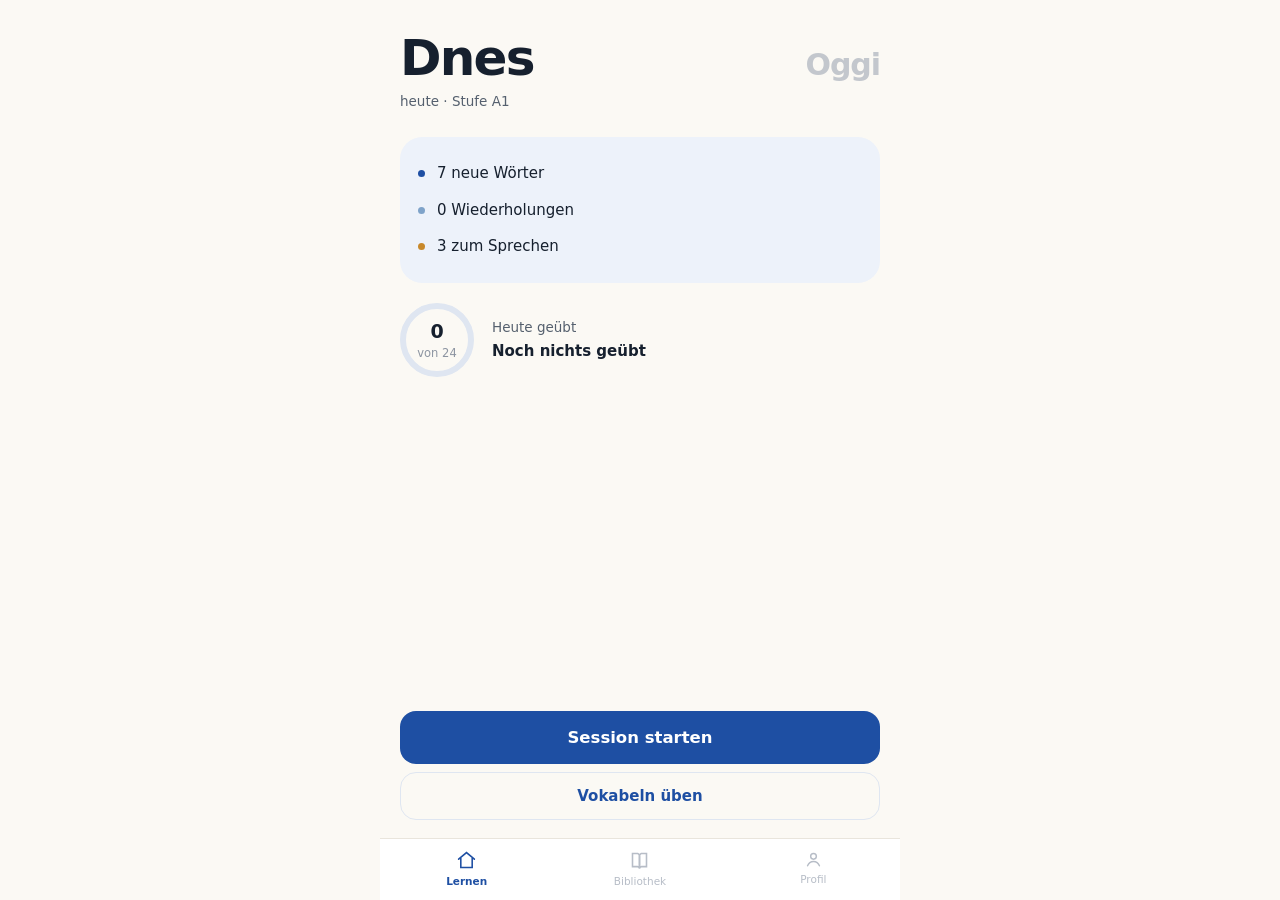
==== index.html @ 2bbabe08 "Add files via upload" ====
<!DOCTYPE html>
<html lang="de">
<head>
<meta charset="UTF-8"/>
<meta name="viewport" content="width=device-width,initial-scale=1.0,viewport-fit=cover,user-scalable=no"/>
<meta name="apple-mobile-web-app-capable" content="yes"/>
<meta name="mobile-web-app-capable" content="yes"/>
<meta name="apple-mobile-web-app-status-bar-style" content="default"/>
<meta name="apple-mobile-web-app-title" content="lingua"/>
<meta name="theme-color" content="#FBF9F4"/>
<meta name="color-scheme" content="light"/>
<title>lingua</title>
<link rel="icon" href="icons/favicon.ico" sizes="any"/>
<link rel="icon" type="image/png" href="icons/icon-32.png" sizes="32x32"/>
<link rel="apple-touch-icon" href="icons/icon-180.png"/>
<link rel="manifest" href="manifest.json"/>
<link rel="stylesheet" href="styles.css?v=11"/>
</head>
<body>
<div id="app"></div>
<script src="core.js?v=11"></script>
<script src="ui.js?v=11"></script>
<script src="events.js?v=11"></script>
<script>
if ('serviceWorker' in navigator) {
  window.addEventListener('load', function () {
    navigator.serviceWorker.register('sw.js').catch(function () {});
  });
}
</script>
</body>
</html>
---- styles.css ----
/* ============================================================
   Slovenčina — Majolika
   Kobaltblau nach der Keramik aus Modra, Ocker als Signalfarbe.
   ============================================================ */

:root{
  --ground:#FBF9F4;
  --surface:#FFFFFF;
  --tint:#EDF2FA;
  --tint-2:#F2F0EA;

  --ink:#16202E;
  --ink-2:#55606E;
  --ink-3:#8C94A1;
  --ink-4:#B7BDC7;

  --cobalt:#1E4FA3;
  --cobalt-soft:#7FA3C9;
  --cobalt-wash:#DFE6F1;

  --ochre:#C8892B;
  --ochre-wash:#FBF3E4;
  --ochre-ink:#8A6420;

  --good:#2E7D52;
  --bad:#C0392B;
  --bad-wash:#FCEFED;

  --line:#E9E5DC;

  --r-s:10px;
  --r-m:16px;
  --r-l:22px;
  --r-xl:28px;

  --pad:20px;

  --font:ui-rounded,system-ui,-apple-system,"Segoe UI",sans-serif;
}

*{margin:0;padding:0;box-sizing:border-box;-webkit-tap-highlight-color:transparent;}
html{-webkit-text-size-adjust:100%;height:100%;}

body{
  background:var(--ground);
  color:var(--ink);
  font-family:var(--font);
  line-height:1.5;
  overscroll-behavior:none;
  height:100%;
  -webkit-font-smoothing:antialiased;
}

::-webkit-scrollbar{display:none;}

button{font-family:inherit;border:none;background:none;color:inherit;cursor:pointer;}
input{font-family:inherit;}

/* ---------- Grundgerüst ---------- */
#app{
  display:flex;flex-direction:column;
  height:100dvh;max-width:520px;margin:0 auto;
  background:var(--ground);position:relative;overflow:hidden;
}
.safe-top{height:env(safe-area-inset-top);flex:none;background:var(--ground);}
.view{flex:1;overflow-y:auto;overflow-x:hidden;}
.view-pad{padding:0 var(--pad);}
.bottom{flex:none;padding:0 var(--pad) calc(18px + env(safe-area-inset-bottom));}

.fade{animation:fade .22s ease both;}
@keyframes fade{from{opacity:0;transform:translateY(5px);}to{opacity:1;transform:none;}}
.pop{animation:pop .26s cubic-bezier(.2,.9,.3,1.3) both;}
@keyframes pop{from{opacity:0;transform:scale(.94);}to{opacity:1;transform:none;}}

/* ---------- Typografie ---------- */
.display{font-size:56px;font-weight:680;letter-spacing:-.035em;line-height:.96;}
.title{font-size:26px;font-weight:660;letter-spacing:-.022em;}
.head{font-size:19px;font-weight:640;letter-spacing:-.015em;}
.body{font-size:15px;}
.small{font-size:13.5px;color:var(--ink-2);}
.muted{font-size:13px;color:var(--ink-3);}
.tiny{font-size:11.5px;color:var(--ink-3);}
.num{font-variant-numeric:tabular-nums;}

/* ---------- Knöpfe ---------- */
.btn{
  display:block;width:100%;padding:17px;border-radius:var(--r-m);
  background:var(--cobalt);color:#fff;font-size:16.5px;font-weight:620;
  text-align:center;transition:transform .12s,opacity .12s;
}
.btn:active{transform:scale(.985);}
.btn[disabled]{opacity:.4;}
.btn-soft{
  display:block;width:100%;padding:15px;border-radius:var(--r-m);
  background:var(--tint-2);color:var(--ink-2);font-size:15px;font-weight:600;text-align:center;
}
.btn-line{
  display:block;width:100%;padding:15px;border-radius:var(--r-m);
  border:1.5px solid var(--line);background:var(--surface);
  color:var(--ink);font-size:15px;font-weight:560;text-align:center;
}
.btn-danger{
  display:block;width:100%;padding:16px;border-radius:var(--r-m);
  border:1.5px solid rgba(192,57,43,.28);background:var(--bad-wash);
  color:var(--bad);font-size:15px;font-weight:620;text-align:center;
}
.btn-row{display:flex;gap:10px;}
.btn-row>*{flex:1;}
.btn-row>.wide{flex:2;}

/* ---------- Karten & Flächen ---------- */
.card{background:var(--surface);border-radius:var(--r-l);padding:18px;}
.panel{background:var(--tint);border-radius:var(--r-l);padding:18px;}
.rule{height:1px;background:var(--line);}

.chip{
  display:inline-block;font-size:11.5px;font-weight:560;
  padding:3px 10px;border-radius:99px;background:var(--tint);color:var(--cobalt);
  white-space:nowrap;
}
.chip.ochre{background:var(--ochre-wash);color:var(--ochre-ink);}
.chip.plain{background:var(--tint-2);color:var(--ink-3);}

.dot{width:7px;height:7px;border-radius:50%;flex:none;background:var(--cobalt);}
.dot.soft{background:var(--cobalt-soft);}
.dot.ochre{background:var(--ochre);}

/* ---------- Kopfzeile Session ---------- */
.sess-top{display:flex;align-items:center;gap:13px;padding:14px var(--pad) 10px;flex:none;}
.sess-x{font-size:20px;line-height:1;color:var(--ink-4);padding:4px 2px;}
.track{flex:1;height:5px;border-radius:99px;background:var(--cobalt-wash);overflow:hidden;}
.track i{display:block;height:100%;border-radius:99px;background:var(--cobalt);
  transition:width .35s cubic-bezier(.3,.8,.3,1);}

/* ---------- Start ---------- */
.hero{padding:34px var(--pad) 0;}
.plan{margin:26px var(--pad) 0;}
.plan-row{display:flex;align-items:center;gap:12px;padding:7px 0;font-size:15px;}
.streak{text-align:center;padding:14px 0 4px;}

/* ---------- Vokabelkarte ---------- */
.wordcard{
  background:var(--surface);border-radius:var(--r-xl);padding:30px 22px;
  text-align:center;position:relative;min-height:236px;
  display:flex;flex-direction:column;align-items:center;justify-content:center;
}
.word{font-size:44px;font-weight:660;letter-spacing:-.03em;line-height:1.1;}
.word.long{font-size:32px;}
.word .dia{color:var(--cobalt);}
.gloss{font-size:21px;color:var(--ink-2);margin-top:6px;}
.speak{
  position:absolute;top:14px;right:14px;width:40px;height:40px;border-radius:50%;
  border:1.5px solid var(--line);background:var(--surface);
  display:flex;align-items:center;justify-content:center;
}
.speak.on{border-color:var(--cobalt);background:var(--tint);}
.boxdots{display:flex;gap:5px;justify-content:center;margin-top:16px;}
.boxdots i{width:7px;height:7px;border-radius:50%;background:var(--line);display:block;}
.boxdots i.f{background:var(--cobalt);}

/* ---------- Optionen ---------- */
.opts{display:flex;flex-direction:column;gap:9px;}
.opt{
  display:block;width:100%;text-align:left;padding:15px 17px;border-radius:var(--r-m);
  background:var(--surface);border:1.5px solid var(--line);font-size:15.5px;
  transition:background .15s,border-color .15s,color .15s;
}
.opt:active{background:var(--tint);}
.opt.right{background:rgba(46,125,82,.08);border-color:var(--good);color:var(--good);font-weight:620;}
.opt.wrong{background:var(--bad-wash);border-color:var(--bad);color:var(--bad);}
.opt.dim{color:var(--ink-4);}
.opt-in{display:flex;justify-content:space-between;align-items:center;gap:10px;}

/* ---------- Wortbausteine ---------- */
.prompt{font-size:22px;font-weight:560;line-height:1.35;}
.slots{
  margin-top:20px;background:var(--tint-2);border-radius:var(--r-m);
  padding:14px;min-height:62px;display:flex;gap:7px;flex-wrap:wrap;align-content:flex-start;
}
.slots.right{background:rgba(46,125,82,.08);}
.slots.wrong{background:var(--bad-wash);}
.slot{
  background:var(--cobalt);color:#fff;font-size:15.5px;
  padding:9px 13px;border-radius:var(--r-s);
}
.bank{display:flex;gap:7px;flex-wrap:wrap;}
.bankword{
  background:var(--surface);border:1.5px solid var(--line);
  font-size:15.5px;padding:9px 13px;border-radius:var(--r-s);
}
.bankword.used{opacity:.32;}

/* ---------- Eingabe ---------- */
.field{
  width:100%;padding:15px 17px;border-radius:var(--r-m);
  border:1.5px solid var(--line);background:var(--surface);
  font-size:17px;color:var(--ink);
}
.field:focus{outline:none;border-color:var(--cobalt);}
.field.right{border-color:var(--good);background:rgba(46,125,82,.06);}
.field.wrong{border-color:var(--bad);background:var(--bad-wash);}

/* ---------- Sprechen ---------- */
.mic{
  width:92px;height:92px;border-radius:50%;background:var(--cobalt);
  display:flex;align-items:center;justify-content:center;margin:0 auto;
  transition:transform .15s;
}
.mic:active{transform:scale(.95);}
.mic.live{background:var(--ochre);animation:pulse 1.3s ease-in-out infinite;}
.mic[disabled]{background:var(--ink-4);}
@keyframes pulse{0%,100%{box-shadow:0 0 0 0 rgba(200,137,43,.42);}
                 50%{box-shadow:0 0 0 17px rgba(200,137,43,0);}}
.heard{font-size:19px;text-align:center;min-height:26px;color:var(--ink-2);}

/* ---------- Rückmeldung ---------- */
.fb{border-radius:var(--r-m);padding:15px 16px;}
.fb.good{background:rgba(46,125,82,.08);}
.fb.warn{background:var(--ochre-wash);}
.fb.bad{background:var(--bad-wash);}
.fb-t{font-size:14.5px;font-weight:620;margin-bottom:3px;}
.fb.good .fb-t{color:var(--good);}
.fb.warn .fb-t{color:var(--ochre-ink);}
.fb.bad .fb-t{color:var(--bad);}
.fb-d{font-size:13.5px;color:var(--ink-2);line-height:1.5;}
.fb-d b{color:var(--ink);font-weight:620;}

/* ---------- Ring ---------- */
.ring{position:relative;flex:none;}
.ring svg{transform:rotate(-90deg);display:block;}
.ring-in{position:absolute;inset:0;display:flex;flex-direction:column;
  align-items:center;justify-content:center;}

/* ---------- Listen ---------- */
.row{
  display:flex;align-items:center;gap:13px;padding:13px 0;
  border-bottom:1px solid var(--line);
}
.row:last-child{border-bottom:none;}
.row-main{flex:1;min-width:0;}
.row-sk{font-size:15.5px;font-weight:600;}
.row-de{font-size:13.5px;color:var(--ink-2);margin-top:1px;}

.tile{
  background:var(--surface);border-radius:var(--r-m);padding:14px;
  display:flex;flex-direction:column;gap:5px;text-align:left;width:100%;
}
.tile-bar{height:3px;background:var(--line);border-radius:99px;overflow:hidden;}
.tile-bar i{display:block;height:100%;background:var(--cobalt);border-radius:99px;}
.grid2{display:grid;grid-template-columns:1fr 1fr;gap:10px;}

/* ---------- Navigation ---------- */
.nav{
  flex:none;display:flex;background:var(--surface);border-top:1px solid var(--line);
  padding-bottom:env(safe-area-inset-bottom);
}
.nav button{
  flex:1;padding:11px 0 13px;display:flex;flex-direction:column;
  align-items:center;gap:4px;color:var(--ink-4);font-size:10.5px;
}
.nav button.on{color:var(--cobalt);font-weight:620;}

.appbar{display:flex;align-items:center;justify-content:space-between;padding:20px var(--pad) 0;}
.iconbtn{width:38px;height:38px;border-radius:50%;background:var(--surface);
  display:flex;align-items:center;justify-content:center;}

/* ---------- Ergebnis ---------- */
.result{text-align:center;padding:44px var(--pad);}
.result-mark{font-size:58px;line-height:1;margin-bottom:16px;}
.result-pct{font-size:44px;font-weight:680;letter-spacing:-.03em;}

/* ---------- Bibliothek ---------- */
.seg{display:flex;gap:5px;background:var(--tint-2);border-radius:99px;padding:4px;}
.seg button{flex:1;padding:9px;border-radius:99px;font-size:13.5px;color:var(--ink-2);}
.seg button.on{background:var(--surface);color:var(--cobalt);font-weight:620;}

.acc{background:var(--surface);border-radius:var(--r-m);margin-bottom:9px;overflow:hidden;}
.acc-h{padding:15px 16px;display:flex;justify-content:space-between;align-items:center;gap:10px;width:100%;text-align:left;}
.acc-b{padding:0 16px 16px;border-top:1px solid var(--line);}
.gtable{width:100%;border-collapse:collapse;margin-top:12px;}
.gtable td{padding:8px 0;border-bottom:1px solid var(--line);font-size:14.5px;}
.gtable td:last-child{text-align:right;font-weight:620;}
.gtable tr:last-child td{border-bottom:none;}
.tipbox{margin-top:12px;background:var(--ochre-wash);border-left:3px solid var(--ochre);
  border-radius:var(--r-s);padding:11px 13px;font-size:13px;color:var(--ochre-ink);}

.search{
  width:100%;padding:13px 16px;border-radius:var(--r-m);
  border:1.5px solid var(--line);background:var(--surface);font-size:15px;
}
.search:focus{outline:none;border-color:var(--cobalt);}

/* ---------- Profil ---------- */
.stat-row{display:flex;gap:9px;flex-wrap:wrap;}
.stat{background:var(--surface);border-radius:var(--r-m);padding:13px 15px;flex:1;min-width:92px;}
.stat b{display:block;font-size:22px;font-weight:680;letter-spacing:-.02em;}
.heat{display:flex;flex-wrap:wrap;gap:5px;}
.heat i{width:23px;height:23px;border-radius:7px;background:var(--line);display:block;}
.heat i.q1{background:var(--cobalt-wash);}
.heat i.q2{background:var(--cobalt-soft);}
.heat i.q3{background:var(--cobalt);}
.heat i.today{box-shadow:0 0 0 2px var(--ochre);}

.sheet-bg{position:absolute;inset:0;background:rgba(22,32,46,.4);z-index:40;}
.sheet{
  position:absolute;left:0;right:0;bottom:0;z-index:41;background:var(--surface);
  border-radius:var(--r-xl) var(--r-xl) 0 0;max-height:82%;overflow-y:auto;
  padding-bottom:calc(26px + env(safe-area-inset-bottom));
  animation:up .26s cubic-bezier(.2,.8,.3,1) both;
}
@keyframes up{from{transform:translateY(100%);}to{transform:none;}}
.sheet-grip{width:38px;height:4px;border-radius:99px;background:var(--line);margin:12px auto 6px;}

.spacer{height:26px;}
.center{text-align:center;}
.flexcol{display:flex;flex-direction:column;justify-content:center;flex:1;}

/* ---------- Überspringen ---------- */
.skip{
  width:26px;height:26px;border-radius:50%;flex:none;
  display:flex;align-items:center;justify-content:center;color:var(--ink-4);
}
.skip:active{color:var(--cobalt);background:var(--tint);}

/* ---------- Schalter ---------- */
.toggle{
  width:50px;height:30px;border-radius:99px;background:var(--line);
  flex:none;padding:3px;display:flex;transition:background .18s;
}
.toggle i{
  width:24px;height:24px;border-radius:50%;background:var(--surface);
  display:block;transition:transform .18s;
  box-shadow:0 1px 3px rgba(0,0,0,.18);
}
.toggle.on{background:var(--cobalt);}
.toggle.on i{transform:translateX(20px);}

/* ---------- Zweitrangiger Knopf ---------- */
.btn-quiet{
  display:block;width:100%;padding:14px;border-radius:var(--r-m);margin-top:8px;
  background:transparent;border:1.5px solid var(--cobalt-wash);
  color:var(--cobalt);font-size:15px;font-weight:600;text-align:center;
}
.btn-quiet:active{background:var(--tint);}

/* ---------- Paare zuordnen ---------- */
.pairgrid{display:flex;gap:10px;}
.paircol{flex:1;display:flex;flex-direction:column;gap:9px;}
.pairbtn{
  padding:14px 10px;border-radius:var(--r-m);background:var(--surface);
  border:1.5px solid var(--line);font-size:14.5px;text-align:center;
  transition:background .15s,border-color .15s,opacity .2s;
}
.pairbtn.sel{border-color:var(--cobalt);background:var(--tint);color:var(--cobalt);font-weight:620;}
.pairbtn.done{opacity:.28;border-style:dashed;}
.pairbtn.miss{border-color:var(--bad);background:var(--bad-wash);color:var(--bad);}

/* ---------- Übungsmodus ---------- */
.drillscore{display:flex;gap:9px;font-size:13px;font-weight:620;flex:none;}
.drillscore .dg{color:var(--good);}
.drillscore .dr{color:var(--bad);}

/* ---------- Sprachwechsel ---------- */
.langswitch{display:flex;justify-content:flex-end;padding:14px var(--pad) 0;}
.langswitch button{
  display:flex;align-items:center;gap:7px;padding:8px 13px;border-radius:99px;
  background:rgba(22,32,46,.045);color:var(--ink-3);font-size:14px;
}
.langswitch button:active{background:var(--tint);color:var(--cobalt);}
.langswitch b{font-weight:600;}
.langswitch .flag{font-size:14px;}
.langswitch .chev{font-size:13px;opacity:.6;}

/* ---------- Grußwörter mit Sprachwechsel ---------- */
.greets{display:flex;align-items:baseline;justify-content:space-between;gap:12px;}
.greet{font-weight:680;letter-spacing:-.035em;line-height:.98;}
.greet.on{font-size:50px;color:var(--ink);}
.greet.off{font-size:30px;color:#C3C7CD;background:none;padding:0;}
.greet.off:active{color:var(--cobalt);}
.greetsub{margin-top:8px;}
.greetsub.right{text-align:right;}

/* ---------- Regler und kleine Knöpfe ---------- */
.slider{width:100%;accent-color:var(--cobalt);}
.btn-mini{
  padding:8px 13px;border-radius:99px;font-size:12.5px;font-weight:600;flex:none;
  border:1.5px solid var(--line);background:var(--surface);color:var(--ink-2);margin-left:6px;
}
.btn-mini.on{background:var(--cobalt);border-color:var(--cobalt);color:#fff;}
.btn-mini:active{background:var(--tint);}

/* ---------- Antippbare Listenzeilen ---------- */
.rowbtn{width:100%;text-align:left;background:none;}
.rowbtn:active{background:var(--tint);}
.rowchev{color:var(--ink-4);margin-left:8px;font-size:17px;}

/* ---------- Üben aus der Bibliothek ---------- */
.sechead{display:flex;align-items:center;justify-content:space-between;gap:10px;margin:22px 0 6px;}
.sechead .head{margin:0;}
.chipbtn{
  flex:none;font-size:12.5px;font-weight:620;padding:7px 14px;border-radius:99px;
  background:var(--tint);color:var(--cobalt);
}
.chipbtn:active{background:var(--cobalt-wash);}
.clozeline{font-size:26px;font-weight:600;line-height:1.55;letter-spacing:-.01em;}
.clozeline .dia{color:var(--cobalt);}
.gap{
  display:inline-block;min-width:64px;padding:0 8px;margin:0 3px;
  border-bottom:3px solid var(--ink-4);text-align:center;
}
.gap.right{border-bottom-color:var(--good);color:var(--good);}
.gap.right .dia{color:var(--good);}

/* ---------- Abzeichen ---------- */
.badge-grid{display:grid;grid-template-columns:repeat(3,1fr);gap:9px;}
.badge{
  background:var(--surface);border-radius:var(--r-m);padding:14px 6px;
  display:flex;flex-direction:column;align-items:center;gap:6px;text-align:center;
}
.badge-ic{font-size:25px;line-height:1;}
.badge-t{font-size:11px;font-weight:600;line-height:1.25;color:var(--ink-2);}
.badge.locked{opacity:.32;}
.badge.locked .badge-ic{filter:grayscale(1);}

.badge-pop{padding:30px var(--pad) 4px;text-align:center;}
.badge-pop .badge-ic{font-size:48px;}
.badge-row{
  display:flex;align-items:center;gap:13px;background:var(--tint);
  border-radius:var(--r-m);padding:13px 15px;margin-top:9px;text-align:left;
}
.badge-row .badge-ic{font-size:27px;flex:none;}

/* ---------- Niveau-Fortschritt ---------- */
.lvl-block{margin-bottom:18px;}
.lvl-row{display:flex;justify-content:space-between;align-items:baseline;margin-bottom:6px;}
.lvl-row .small{margin:0;}
.lvl-bar{height:8px;border-radius:99px;background:var(--line);overflow:hidden;}
.lvl-bar i{display:block;height:100%;border-radius:99px;background:var(--cobalt);}
.lvl-bar.done i{background:var(--good);}
.lvl-bar.locked{background:var(--tint-2);}
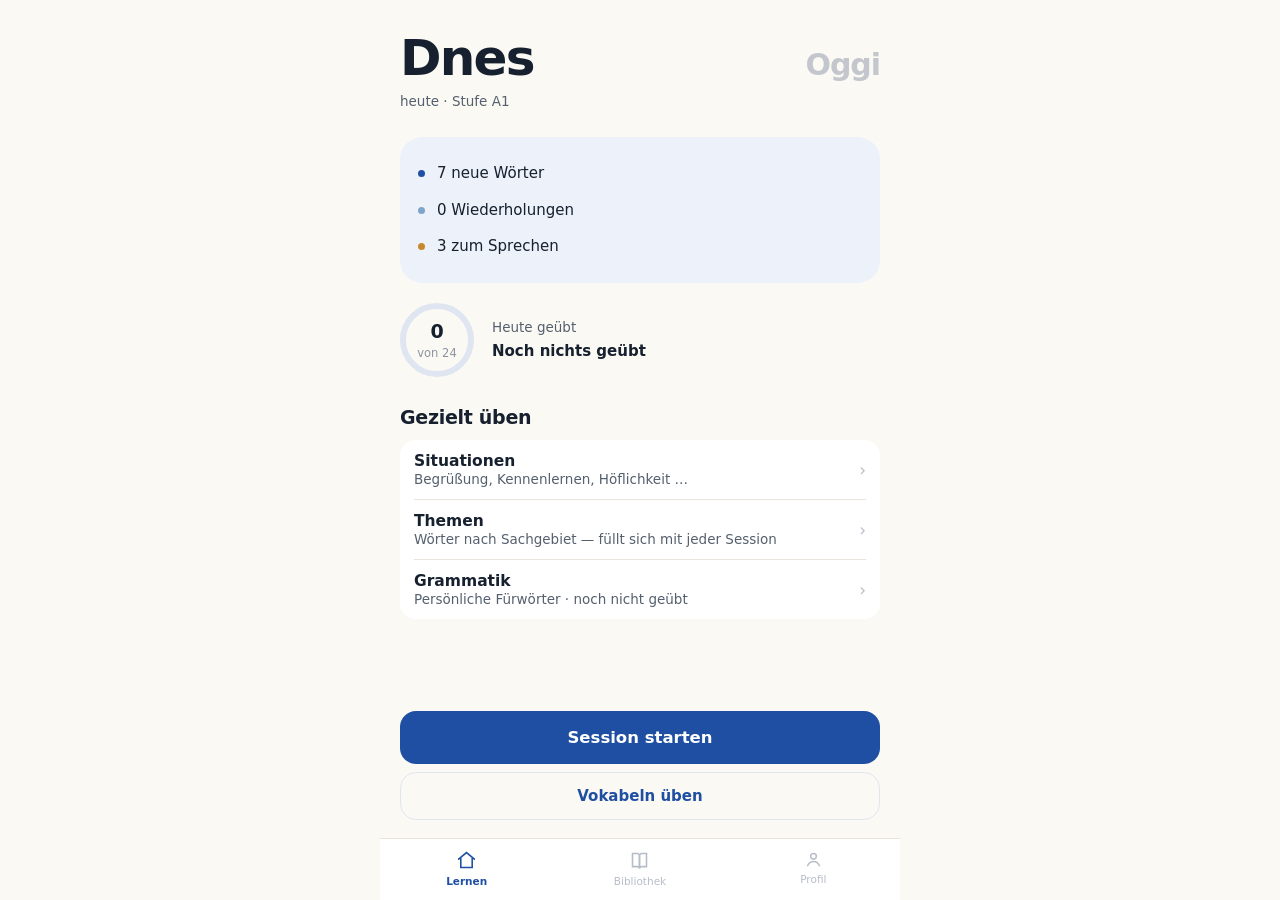
==== commit 4e83a1da: "Add files via upload" ====
--- a/index.html
+++ b/index.html
@@ -14,13 +14,13 @@
 <link rel="icon" type="image/png" href="icons/icon-32.png" sizes="32x32"/>
 <link rel="apple-touch-icon" href="icons/icon-180.png"/>
 <link rel="manifest" href="manifest.json"/>
-<link rel="stylesheet" href="styles.css?v=11"/>
+<link rel="stylesheet" href="styles.css?v=15"/>
 </head>
 <body>
 <div id="app"></div>
-<script src="core.js?v=11"></script>
-<script src="ui.js?v=11"></script>
-<script src="events.js?v=11"></script>
+<script src="core.js?v=15"></script>
+<script src="ui.js?v=15"></script>
+<script src="events.js?v=15"></script>
 <script>
 if ('serviceWorker' in navigator) {
   window.addEventListener('load', function () {
--- a/styles.css
+++ b/styles.css
@@ -438,3 +438,15 @@
 .lvl-bar i{display:block;height:100%;border-radius:99px;background:var(--cobalt);}
 .lvl-bar.done i{background:var(--good);}
 .lvl-bar.locked{background:var(--tint-2);}
+
+/* ---------- Gezielt üben (Startseite) ---------- */
+.focus{margin:26px var(--pad) 0;}
+.focus .head{margin:0 0 9px;}
+.focus-card{background:var(--surface);border-radius:var(--r-m);padding:0 14px;}
+.focus-row{
+  display:flex;align-items:center;gap:12px;width:100%;text-align:left;
+  padding:12px 0;border-bottom:1px solid var(--line);
+}
+.focus-row:last-child{border-bottom:none;}
+.focus-row:active{opacity:.7;}
+.rowbtn.off{opacity:.45;cursor:default;}
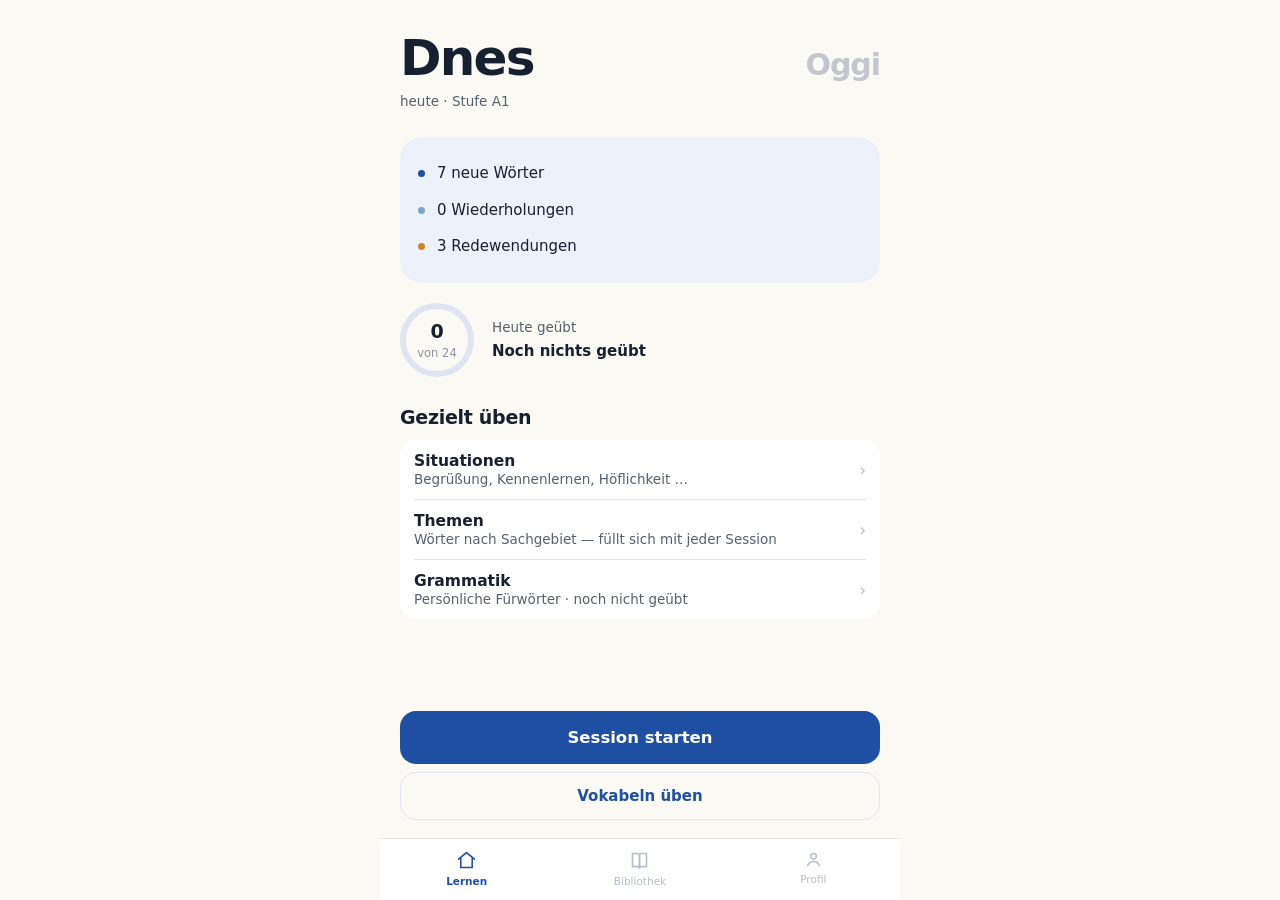
==== commit 2de32203: "Add files via upload" ====
--- a/index.html
+++ b/index.html
@@ -14,13 +14,13 @@
 <link rel="icon" type="image/png" href="icons/icon-32.png" sizes="32x32"/>
 <link rel="apple-touch-icon" href="icons/icon-180.png"/>
 <link rel="manifest" href="manifest.json"/>
-<link rel="stylesheet" href="styles.css?v=15"/>
+<link rel="stylesheet" href="styles.css?v=18"/>
 </head>
 <body>
 <div id="app"></div>
-<script src="core.js?v=15"></script>
-<script src="ui.js?v=15"></script>
-<script src="events.js?v=15"></script>
+<script src="core.js?v=18"></script>
+<script src="ui.js?v=18"></script>
+<script src="events.js?v=18"></script>
 <script>
 if ('serviceWorker' in navigator) {
   window.addEventListener('load', function () {
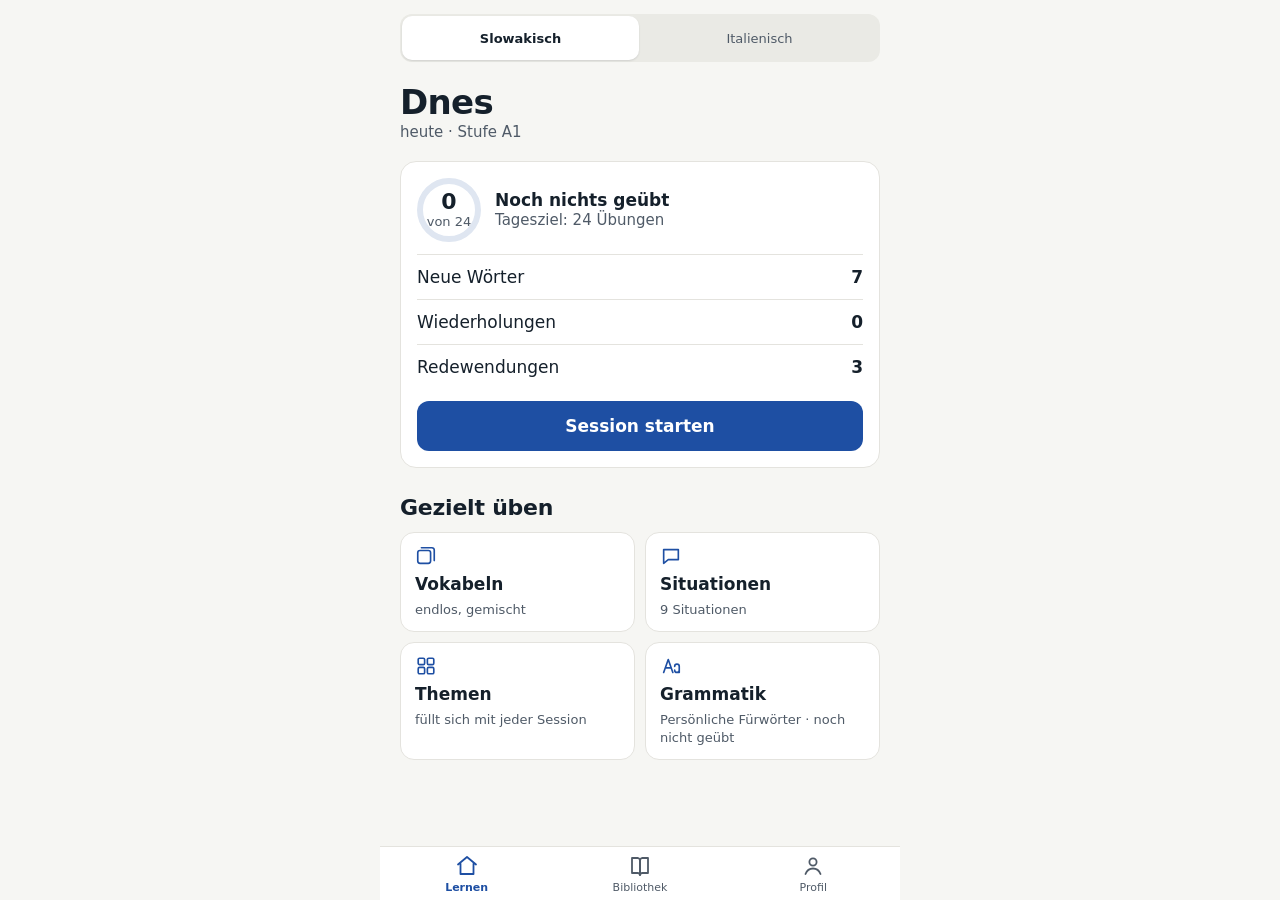
==== commit 20970500: "Add files via upload" ====
--- a/index.html
+++ b/index.html
@@ -2,25 +2,25 @@
 <html lang="de">
 <head>
 <meta charset="UTF-8"/>
-<meta name="viewport" content="width=device-width,initial-scale=1.0,viewport-fit=cover,user-scalable=no"/>
+<meta name="viewport" content="width=device-width,initial-scale=1.0,viewport-fit=cover"/>
 <meta name="apple-mobile-web-app-capable" content="yes"/>
 <meta name="mobile-web-app-capable" content="yes"/>
 <meta name="apple-mobile-web-app-status-bar-style" content="default"/>
 <meta name="apple-mobile-web-app-title" content="lingua"/>
-<meta name="theme-color" content="#FBF9F4"/>
+<meta name="theme-color" content="#F6F6F3"/>
 <meta name="color-scheme" content="light"/>
 <title>lingua</title>
 <link rel="icon" href="icons/favicon.ico" sizes="any"/>
 <link rel="icon" type="image/png" href="icons/icon-32.png" sizes="32x32"/>
 <link rel="apple-touch-icon" href="icons/icon-180.png"/>
 <link rel="manifest" href="manifest.json"/>
-<link rel="stylesheet" href="styles.css?v=18"/>
+<link rel="stylesheet" href="styles.css?v=19"/>
 </head>
 <body>
 <div id="app"></div>
-<script src="core.js?v=18"></script>
-<script src="ui.js?v=18"></script>
-<script src="events.js?v=18"></script>
+<script src="core.js?v=19"></script>
+<script src="ui.js?v=19"></script>
+<script src="events.js?v=19"></script>
 <script>
 if ('serviceWorker' in navigator) {
   window.addEventListener('load', function () {
--- a/styles.css
+++ b/styles.css
@@ -1,51 +1,79 @@
 /* ============================================================
-   Slovenčina — Majolika
-   Kobaltblau nach der Keramik aus Modra, Ocker als Signalfarbe.
+   lingua — Gestaltung (Version 19)
+   Nüchtern und nah an iOS: Systemschrift SF Pro, acht feste
+   Schriftstufen, Akzentfarbe je Sprache (Kobalt / Grün).
+   Alle Textfarben erreichen mindestens 4,5:1.
    ============================================================ */
 
 :root{
-  --ground:#FBF9F4;
+  --ground:#F6F6F3;
   --surface:#FFFFFF;
-  --tint:#EDF2FA;
-  --tint-2:#F2F0EA;
-
-  --ink:#16202E;
-  --ink-2:#55606E;
-  --ink-3:#8C94A1;
-  --ink-4:#B7BDC7;
-
-  --cobalt:#1E4FA3;
+  --tint:#EDF2FA;        /* je Sprache, wird von applyTheme gesetzt */
+  --tint-2:#EAEAE5;      /* Segmente, Ablagen */
+
+  --ink:#15202B;         /* Text */
+  --ink-2:#4F5A67;       /* Ergänzungen, 6,5:1 auf dem Grund */
+  --ink-3:#687180;       /* Fußnoten, 4,6:1 auf dem Grund */
+  --ink-4:#B9BEC6;       /* nur Linien und Ränder, nie Text */
+
+  --cobalt:#1E4FA3;      /* Akzent, je Sprache */
   --cobalt-soft:#7FA3C9;
   --cobalt-wash:#DFE6F1;
 
-  --ochre:#C8892B;
+  --ochre:#C8892B;       /* Signalfarbe, nur Flächen und Linien */
   --ochre-wash:#FBF3E4;
-  --ochre-ink:#8A6420;
-
-  --good:#2E7D52;
-  --bad:#C0392B;
-  --bad-wash:#FCEFED;
-
-  --line:#E9E5DC;
+  --ochre-ink:#8A6420;   /* Signalfarbe als Text */
+
+  --good:#1F6B44;
+  --good-line:#1F7A4D;
+  --good-wash:#EEF6F1;
+  --bad:#A1261D;
+  --bad-line:#B3261E;
+  --bad-wash:#FBEDEC;
+
+  --line:#E4E3DE;
+  --line-2:#D6D5CF;
 
   --r-s:10px;
-  --r-m:16px;
-  --r-l:22px;
-  --r-xl:28px;
+  --r-m:12px;
+  --r-l:16px;
+  --r-xl:20px;
 
   --pad:20px;
-
-  --font:ui-rounded,system-ui,-apple-system,"Segoe UI",sans-serif;
+  --tap:44px;            /* kleinste Tippfläche nach Apple */
+
+  --font:-apple-system,BlinkMacSystemFont,"SF Pro Text",system-ui,"Segoe UI",Roboto,"Helvetica Neue",Arial,sans-serif;
+
+  /* Acht Schriftstufen, relativ zur Grundgröße 17 px (= 1rem) */
+  --t-word:2.353rem;     /* 40  Lernwort */
+  --t-large:2rem;        /* 34  Großtitel */
+  --t-title:1.294rem;    /* 22  Titel */
+  --t-head:1rem;         /* 17  Überschrift, Knöpfe (halbfett) */
+  --t-body:1rem;         /* 17  Text */
+  --t-sub:.882rem;       /* 15  Ergänzung */
+  --t-foot:.765rem;      /* 13  Fußnote */
+  --t-tiny:.647rem;      /* 11  nur Tab-Leiste */
+}
+
+/* Grundgröße 17 px. Auf iPhone und iPad folgt sie der Einstellung
+   „Textgröße" (Dynamic Type); alle Stufen wachsen mit. Am Mac würde
+   -apple-system-body die Schrift auf 13 px setzen, darum nur auf
+   Touch-Geräten. */
+html{font-size:106.25%;-webkit-text-size-adjust:100%;height:100%;}
+@supports (font: -apple-system-body){
+  @media (hover:none) and (pointer:coarse){
+    html{font:-apple-system-body;}
+  }
 }
 
 *{margin:0;padding:0;box-sizing:border-box;-webkit-tap-highlight-color:transparent;}
-html{-webkit-text-size-adjust:100%;height:100%;}
 
 body{
   background:var(--ground);
   color:var(--ink);
   font-family:var(--font);
-  line-height:1.5;
+  font-size:var(--t-body);
+  line-height:1.3;
   overscroll-behavior:none;
   height:100%;
   -webkit-font-smoothing:antialiased;
@@ -53,8 +81,16 @@
 
 ::-webkit-scrollbar{display:none;}
 
-button{font-family:inherit;border:none;background:none;color:inherit;cursor:pointer;}
+button{font-family:inherit;font-size:inherit;border:none;background:none;color:inherit;cursor:pointer;
+  touch-action:manipulation;}
 input{font-family:inherit;}
+a{color:var(--cobalt);}
+
+/* Sichtbarer Fokus für Tastatur (Mac, iPad mit Tastatur) */
+:focus{outline:none;}
+:focus-visible{outline:2px solid var(--cobalt);outline-offset:2px;}
+
+.sr{position:absolute;width:1px;height:1px;overflow:hidden;clip:rect(0 0 0 0);white-space:nowrap;}
 
 /* ---------- Grundgerüst ---------- */
 #app{
@@ -65,388 +101,362 @@
 .safe-top{height:env(safe-area-inset-top);flex:none;background:var(--ground);}
 .view{flex:1;overflow-y:auto;overflow-x:hidden;}
 .view-pad{padding:0 var(--pad);}
-.bottom{flex:none;padding:0 var(--pad) calc(18px + env(safe-area-inset-bottom));}
-
-.fade{animation:fade .22s ease both;}
-@keyframes fade{from{opacity:0;transform:translateY(5px);}to{opacity:1;transform:none;}}
-.pop{animation:pop .26s cubic-bezier(.2,.9,.3,1.3) both;}
-@keyframes pop{from{opacity:0;transform:scale(.94);}to{opacity:1;transform:none;}}
+.bottom{flex:none;padding:12px var(--pad) calc(16px + env(safe-area-inset-bottom));}
+
+.fade{animation:fade .2s ease both;}
+@keyframes fade{from{opacity:0;transform:translateY(4px);}to{opacity:1;transform:none;}}
+@media (prefers-reduced-motion:reduce){
+  .fade,.sheet,.toast{animation:none !important;}
+  .ring-arc,.track i{transition:none !important;}
+}
 
 /* ---------- Typografie ---------- */
-.display{font-size:56px;font-weight:680;letter-spacing:-.035em;line-height:.96;}
-.title{font-size:26px;font-weight:660;letter-spacing:-.022em;}
-.head{font-size:19px;font-weight:640;letter-spacing:-.015em;}
-.body{font-size:15px;}
-.small{font-size:13.5px;color:var(--ink-2);}
-.muted{font-size:13px;color:var(--ink-3);}
-.tiny{font-size:11.5px;color:var(--ink-3);}
+.t-large{font-size:min(var(--t-large),10vw);line-height:1.2;font-weight:700;letter-spacing:-.02em;}
+.title{font-size:var(--t-title);line-height:1.27;font-weight:700;letter-spacing:-.01em;}
+.head{font-size:var(--t-head);line-height:1.3;font-weight:600;}
+.body{font-size:var(--t-body);line-height:1.3;}
+.sub{font-size:var(--t-sub);line-height:1.33;color:var(--ink-2);}
+.foot{font-size:var(--t-foot);line-height:1.38;color:var(--ink-2);}
 .num{font-variant-numeric:tabular-nums;}
+.center{text-align:center;}
+
+/* ---------- Seitenkopf ---------- */
+.pagehead{padding:14px var(--pad) 0;}
+.pagehead .t-large{margin-top:2px;}
+.pagehead .sub{margin-top:2px;}
+.backbtn{
+  display:inline-flex;align-items:center;gap:2px;min-height:var(--tap);
+  margin-left:-10px;padding:0 10px 0 4px;color:var(--cobalt);font-size:var(--t-body);
+}
+.backbtn svg{flex:none;}
+.sechead-l{margin:26px 0 10px;}
 
 /* ---------- Knöpfe ---------- */
 .btn{
-  display:block;width:100%;padding:17px;border-radius:var(--r-m);
-  background:var(--cobalt);color:#fff;font-size:16.5px;font-weight:620;
-  text-align:center;transition:transform .12s,opacity .12s;
+  display:flex;align-items:center;justify-content:center;width:100%;min-height:50px;
+  padding:12px 16px;border-radius:var(--r-m);
+  background:var(--cobalt);color:#fff;font-size:var(--t-head);font-weight:600;
+  text-align:center;transition:transform .1s,opacity .1s;
 }
 .btn:active{transform:scale(.985);}
-.btn[disabled]{opacity:.4;}
-.btn-soft{
-  display:block;width:100%;padding:15px;border-radius:var(--r-m);
-  background:var(--tint-2);color:var(--ink-2);font-size:15px;font-weight:600;text-align:center;
-}
+.btn[disabled]{background:var(--tint-2);color:var(--ink-2);}
 .btn-line{
-  display:block;width:100%;padding:15px;border-radius:var(--r-m);
-  border:1.5px solid var(--line);background:var(--surface);
-  color:var(--ink);font-size:15px;font-weight:560;text-align:center;
-}
+  display:flex;align-items:center;justify-content:center;width:100%;min-height:50px;
+  padding:12px 16px;border-radius:var(--r-m);
+  border:1px solid var(--line-2);background:var(--surface);
+  color:var(--ink);font-size:var(--t-head);font-weight:600;text-align:center;
+}
+.btn-line:active{background:var(--ground);}
 .btn-danger{
-  display:block;width:100%;padding:16px;border-radius:var(--r-m);
-  border:1.5px solid rgba(192,57,43,.28);background:var(--bad-wash);
-  color:var(--bad);font-size:15px;font-weight:620;text-align:center;
-}
+  display:flex;align-items:center;justify-content:center;width:100%;min-height:50px;
+  padding:12px 16px;border-radius:var(--r-m);
+  border:1px solid rgba(179,38,30,.35);background:var(--surface);
+  color:var(--bad);font-size:var(--t-head);font-weight:600;text-align:center;
+}
+.btn-danger.solid{background:var(--bad-line);border-color:var(--bad-line);color:#fff;}
 .btn-row{display:flex;gap:10px;}
 .btn-row>*{flex:1;}
 .btn-row>.wide{flex:2;}
 
-/* ---------- Karten & Flächen ---------- */
-.card{background:var(--surface);border-radius:var(--r-l);padding:18px;}
-.panel{background:var(--tint);border-radius:var(--r-l);padding:18px;}
-.rule{height:1px;background:var(--line);}
+/* ---------- Karten und Listen ---------- */
+.card{background:var(--surface);border:1px solid var(--line);border-radius:var(--r-l);padding:16px;}
+.card.flush{padding:0 16px;}
+.panel{background:var(--surface);border:1px solid var(--line);border-radius:var(--r-l);padding:16px;}
 
 .chip{
-  display:inline-block;font-size:11.5px;font-weight:560;
-  padding:3px 10px;border-radius:99px;background:var(--tint);color:var(--cobalt);
+  display:inline-flex;align-items:center;font-size:var(--t-foot);font-weight:600;line-height:1.2;
+  padding:3px 9px;border-radius:99px;background:var(--tint);color:var(--cobalt);
   white-space:nowrap;
 }
 .chip.ochre{background:var(--ochre-wash);color:var(--ochre-ink);}
-.chip.plain{background:var(--tint-2);color:var(--ink-3);}
-
-.dot{width:7px;height:7px;border-radius:50%;flex:none;background:var(--cobalt);}
-.dot.soft{background:var(--cobalt-soft);}
-.dot.ochre{background:var(--ochre);}
-
-/* ---------- Kopfzeile Session ---------- */
-.sess-top{display:flex;align-items:center;gap:13px;padding:14px var(--pad) 10px;flex:none;}
-.sess-x{font-size:20px;line-height:1;color:var(--ink-4);padding:4px 2px;}
-.track{flex:1;height:5px;border-radius:99px;background:var(--cobalt-wash);overflow:hidden;}
-.track i{display:block;height:100%;border-radius:99px;background:var(--cobalt);
-  transition:width .35s cubic-bezier(.3,.8,.3,1);}
-
-/* ---------- Start ---------- */
-.hero{padding:34px var(--pad) 0;}
-.plan{margin:26px var(--pad) 0;}
-.plan-row{display:flex;align-items:center;gap:12px;padding:7px 0;font-size:15px;}
-.streak{text-align:center;padding:14px 0 4px;}
-
-/* ---------- Vokabelkarte ---------- */
-.wordcard{
-  background:var(--surface);border-radius:var(--r-xl);padding:30px 22px;
-  text-align:center;position:relative;min-height:236px;
-  display:flex;flex-direction:column;align-items:center;justify-content:center;
-}
-.word{font-size:44px;font-weight:660;letter-spacing:-.03em;line-height:1.1;}
-.word.long{font-size:32px;}
-.word .dia{color:var(--cobalt);}
-.gloss{font-size:21px;color:var(--ink-2);margin-top:6px;}
-.speak{
-  position:absolute;top:14px;right:14px;width:40px;height:40px;border-radius:50%;
-  border:1.5px solid var(--line);background:var(--surface);
-  display:flex;align-items:center;justify-content:center;
-}
-.speak.on{border-color:var(--cobalt);background:var(--tint);}
-.boxdots{display:flex;gap:5px;justify-content:center;margin-top:16px;}
-.boxdots i{width:7px;height:7px;border-radius:50%;background:var(--line);display:block;}
-.boxdots i.f{background:var(--cobalt);}
-
-/* ---------- Optionen ---------- */
-.opts{display:flex;flex-direction:column;gap:9px;}
-.opt{
-  display:block;width:100%;text-align:left;padding:15px 17px;border-radius:var(--r-m);
-  background:var(--surface);border:1.5px solid var(--line);font-size:15.5px;
-  transition:background .15s,border-color .15s,color .15s;
-}
-.opt:active{background:var(--tint);}
-.opt.right{background:rgba(46,125,82,.08);border-color:var(--good);color:var(--good);font-weight:620;}
-.opt.wrong{background:var(--bad-wash);border-color:var(--bad);color:var(--bad);}
-.opt.dim{color:var(--ink-4);}
-.opt-in{display:flex;justify-content:space-between;align-items:center;gap:10px;}
-
-/* ---------- Wortbausteine ---------- */
-.prompt{font-size:22px;font-weight:560;line-height:1.35;}
-.slots{
-  margin-top:20px;background:var(--tint-2);border-radius:var(--r-m);
-  padding:14px;min-height:62px;display:flex;gap:7px;flex-wrap:wrap;align-content:flex-start;
-}
-.slots.right{background:rgba(46,125,82,.08);}
-.slots.wrong{background:var(--bad-wash);}
-.slot{
-  background:var(--cobalt);color:#fff;font-size:15.5px;
-  padding:9px 13px;border-radius:var(--r-s);
-}
-.bank{display:flex;gap:7px;flex-wrap:wrap;}
-.bankword{
-  background:var(--surface);border:1.5px solid var(--line);
-  font-size:15.5px;padding:9px 13px;border-radius:var(--r-s);
-}
-.bankword.used{opacity:.32;}
-
-/* ---------- Eingabe ---------- */
-.field{
-  width:100%;padding:15px 17px;border-radius:var(--r-m);
-  border:1.5px solid var(--line);background:var(--surface);
-  font-size:17px;color:var(--ink);
-}
-.field:focus{outline:none;border-color:var(--cobalt);}
-.field.right{border-color:var(--good);background:rgba(46,125,82,.06);}
-.field.wrong{border-color:var(--bad);background:var(--bad-wash);}
-
-/* ---------- Sprechen ---------- */
-.mic{
-  width:92px;height:92px;border-radius:50%;background:var(--cobalt);
-  display:flex;align-items:center;justify-content:center;margin:0 auto;
-  transition:transform .15s;
-}
-.mic:active{transform:scale(.95);}
-.mic.live{background:var(--ochre);animation:pulse 1.3s ease-in-out infinite;}
-.mic[disabled]{background:var(--ink-4);}
-@keyframes pulse{0%,100%{box-shadow:0 0 0 0 rgba(200,137,43,.42);}
-                 50%{box-shadow:0 0 0 17px rgba(200,137,43,0);}}
-.heard{font-size:19px;text-align:center;min-height:26px;color:var(--ink-2);}
-
-/* ---------- Rückmeldung ---------- */
-.fb{border-radius:var(--r-m);padding:15px 16px;}
-.fb.good{background:rgba(46,125,82,.08);}
-.fb.warn{background:var(--ochre-wash);}
-.fb.bad{background:var(--bad-wash);}
-.fb-t{font-size:14.5px;font-weight:620;margin-bottom:3px;}
-.fb.good .fb-t{color:var(--good);}
-.fb.warn .fb-t{color:var(--ochre-ink);}
-.fb.bad .fb-t{color:var(--bad);}
-.fb-d{font-size:13.5px;color:var(--ink-2);line-height:1.5;}
-.fb-d b{color:var(--ink);font-weight:620;}
+.chip.plain{background:var(--tint-2);color:var(--ink-2);}
+
+.row{
+  display:flex;align-items:center;gap:12px;min-height:var(--tap);padding:11px 0;
+  border-bottom:1px solid var(--line);
+}
+.row:last-child{border-bottom:none;}
+.row-main{flex:1;min-width:0;}
+.row-sk{font-size:var(--t-body);font-weight:600;line-height:1.3;}
+.row-de{font-size:var(--t-sub);color:var(--ink-2);margin-top:1px;line-height:1.33;}
+.row-val{font-size:var(--t-body);font-weight:600;font-variant-numeric:tabular-nums;flex:none;}
+.rowbtn{width:100%;text-align:left;background:none;}
+.rowbtn:active{background:var(--ground);}
+.rowbtn.off{cursor:default;}
+.rowbtn.off .row-sk{color:var(--ink-2);font-weight:500;}
+.rowchev{color:var(--ink-3);flex:none;display:flex;}
+
+.tile{
+  background:var(--surface);border:1px solid var(--line);border-radius:var(--r-l);padding:14px 16px;
+  display:flex;flex-direction:column;gap:4px;text-align:left;width:100%;min-height:var(--tap);
+}
+.tile:active{background:var(--ground);}
+.tile-bar{height:4px;background:var(--line);border-radius:99px;overflow:hidden;}
+.tile-bar i{display:block;height:100%;background:var(--cobalt);border-radius:99px;}
 
 /* ---------- Ring ---------- */
 .ring{position:relative;flex:none;}
 .ring svg{transform:rotate(-90deg);display:block;}
+.ring-arc{transition:stroke-dashoffset .6s;}
 .ring-in{position:absolute;inset:0;display:flex;flex-direction:column;
-  align-items:center;justify-content:center;}
-
-/* ---------- Listen ---------- */
-.row{
-  display:flex;align-items:center;gap:13px;padding:13px 0;
-  border-bottom:1px solid var(--line);
-}
-.row:last-child{border-bottom:none;}
-.row-main{flex:1;min-width:0;}
-.row-sk{font-size:15.5px;font-weight:600;}
-.row-de{font-size:13.5px;color:var(--ink-2);margin-top:1px;}
-
-.tile{
-  background:var(--surface);border-radius:var(--r-m);padding:14px;
-  display:flex;flex-direction:column;gap:5px;text-align:left;width:100%;
-}
-.tile-bar{height:3px;background:var(--line);border-radius:99px;overflow:hidden;}
-.tile-bar i{display:block;height:100%;background:var(--cobalt);border-radius:99px;}
-.grid2{display:grid;grid-template-columns:1fr 1fr;gap:10px;}
-
-/* ---------- Navigation ---------- */
+  align-items:center;justify-content:center;line-height:1.1;}
+.ring-n{font-size:var(--t-title);font-weight:700;font-variant-numeric:tabular-nums;}
+.ring-of{font-size:var(--t-foot);color:var(--ink-2);}
+
+/* ---------- Tab-Leiste ---------- */
 .nav{
   flex:none;display:flex;background:var(--surface);border-top:1px solid var(--line);
   padding-bottom:env(safe-area-inset-bottom);
 }
 .nav button{
-  flex:1;padding:11px 0 13px;display:flex;flex-direction:column;
-  align-items:center;gap:4px;color:var(--ink-4);font-size:10.5px;
-}
-.nav button.on{color:var(--cobalt);font-weight:620;}
-
-.appbar{display:flex;align-items:center;justify-content:space-between;padding:20px var(--pad) 0;}
-.iconbtn{width:38px;height:38px;border-radius:50%;background:var(--surface);
-  display:flex;align-items:center;justify-content:center;}
-
-/* ---------- Ergebnis ---------- */
-.result{text-align:center;padding:44px var(--pad);}
-.result-mark{font-size:58px;line-height:1;margin-bottom:16px;}
-.result-pct{font-size:44px;font-weight:680;letter-spacing:-.03em;}
+  flex:1;min-height:52px;padding:7px 0 6px;display:flex;flex-direction:column;
+  align-items:center;justify-content:center;gap:3px;color:var(--ink-2);
+  font-size:var(--t-tiny);font-weight:500;line-height:1.2;
+}
+.nav button.on{color:var(--cobalt);font-weight:600;}
+
+/* ---------- Segmente (Sprache, Bibliothek) ---------- */
+.seg{display:flex;gap:2px;background:var(--tint-2);border-radius:12px;padding:2px;}
+.seg button{
+  flex:1;min-height:var(--tap);padding:4px 6px;border-radius:10px;
+  font-size:var(--t-foot);font-weight:500;color:var(--ink-2);
+}
+.seg button.on{background:var(--surface);color:var(--ink);font-weight:600;
+  box-shadow:0 1px 2px rgba(21,32,43,.12);}
+
+/* ---------- Startseite ---------- */
+.home{padding:14px var(--pad) 0;}
+.greet{margin-top:20px;}
+.today{margin-top:18px;}
+.today-top{display:flex;align-items:center;gap:14px;}
+.today-rows{margin-top:12px;border-top:1px solid var(--line);}
+.today .btn{margin-top:12px;}
+
+.focus{margin-top:26px;}
+.focus .title{margin-bottom:10px;}
+.focus-grid{display:grid;grid-template-columns:repeat(2,minmax(0,1fr));gap:10px;}
+.ftile{
+  background:var(--surface);border:1px solid var(--line);border-radius:14px;
+  padding:12px 14px;display:flex;flex-direction:column;gap:6px;text-align:left;min-height:96px;
+}
+.ftile:active{background:var(--ground);}
+.ftile svg{color:var(--cobalt);flex:none;}
+.ftile-t{font-size:var(--t-head);font-weight:600;line-height:1.3;}
+.ftile-d{font-size:var(--t-foot);line-height:1.38;color:var(--ink-2);}
+.ftile-d.warn{color:var(--ochre-ink);}
+
+/* ---------- Session: Kopfzeile ---------- */
+.sess-top{display:flex;align-items:center;gap:2px;padding:6px 8px 4px;flex:none;}
+.icon-tap{
+  width:var(--tap);height:var(--tap);flex:none;display:flex;align-items:center;justify-content:center;
+  color:var(--ink-2);border-radius:50%;
+}
+.icon-tap:active{background:var(--tint-2);}
+.track{flex:1;height:6px;border-radius:3px;background:var(--line);overflow:hidden;}
+.track i{display:block;height:100%;border-radius:3px;background:var(--cobalt);
+  transition:width .35s cubic-bezier(.3,.8,.3,1);}
+.count{font-size:var(--t-foot);color:var(--ink-2);padding:0 6px;font-variant-numeric:tabular-nums;white-space:nowrap;}
+.drill-title{flex:1;font-size:var(--t-head);font-weight:600;padding-left:4px;min-width:0;}
+.drillscore{display:flex;gap:10px;font-size:var(--t-sub);font-weight:600;flex:none;padding-right:12px;}
+.drillscore .dg{color:var(--good);}
+.drillscore .dr{color:var(--bad);}
+
+.ask{font-size:var(--t-sub);color:var(--ink-2);text-align:center;margin:10px 0 14px;}
+.ask.left{text-align:left;}
+
+/* ---------- Wortkarte ---------- */
+.wordcard{
+  background:var(--surface);border:1px solid var(--line);border-radius:var(--r-l);padding:26px 20px;
+  text-align:center;min-height:170px;
+  display:flex;flex-direction:column;align-items:center;justify-content:center;
+}
+.wordcard.tall{min-height:220px;}
+.wordcard.flat{min-height:0;}
+.word{font-size:min(var(--t-word),12vw);font-weight:600;letter-spacing:-.02em;line-height:1.2;overflow-wrap:anywhere;}
+.word.long{font-size:min(1.765rem,9vw);}
+.word .dia{color:var(--cobalt);}
+.gloss{font-size:var(--t-title);color:var(--ink-2);margin-top:6px;line-height:1.27;}
+.gloss.small{font-size:var(--t-sub);margin-top:12px;}
+.card-label{font-size:var(--t-foot);font-weight:600;color:var(--ink-2);margin-bottom:4px;}
+
+/* ---------- Antworten ---------- */
+.opts{display:flex;flex-direction:column;gap:10px;margin-top:16px;}
+.opt{
+  display:block;width:100%;text-align:left;min-height:52px;padding:13px 16px;border-radius:var(--r-m);
+  background:var(--surface);border:1px solid var(--line);font-size:var(--t-body);line-height:1.3;
+  transition:background .15s,border-color .15s,color .15s;
+}
+.opt:active{background:var(--tint);}
+.opt.right{background:var(--good-wash);border:2px solid var(--good-line);color:var(--good);font-weight:600;padding:12px 15px;}
+.opt.wrong{background:var(--bad-wash);border:2px solid var(--bad-line);color:var(--bad);padding:12px 15px;}
+.opt.dim{color:var(--ink-2);}
+.opt-in{display:flex;justify-content:space-between;align-items:center;gap:10px;}
+.opt-in svg{flex:none;}
+.opt .dia{color:inherit;}
+
+/* ---------- Rückmeldeleiste ---------- */
+.answer{flex:none;border-top:1px solid var(--line);background:var(--surface);
+  padding:14px var(--pad) calc(16px + env(safe-area-inset-bottom));display:flex;flex-direction:column;gap:12px;}
+.answer.good{background:var(--good-wash);border-top-color:#CFE5D8;}
+.answer.warn{background:var(--ochre-wash);border-top-color:#EEDDBA;}
+.answer.bad{background:var(--bad-wash);border-top-color:#F1D3D0;}
+.answer-t{font-size:var(--t-head);font-weight:600;line-height:1.3;}
+.answer.good .answer-t{color:var(--good);}
+.answer.warn .answer-t{color:var(--ochre-ink);}
+.answer.bad .answer-t{color:var(--bad);}
+.answer-d{font-size:var(--t-sub);line-height:1.4;color:var(--ink);margin-top:2px;}
+.answer-d b{font-weight:600;}
+.answer-n{font-size:var(--t-foot);color:var(--ink-2);margin-top:4px;}
+
+/* ---------- Merkhilfe ---------- */
+.tipbox{margin-top:12px;background:var(--ochre-wash);border-radius:var(--r-l);padding:12px 16px;}
+.tipbox-t{font-size:var(--t-foot);font-weight:600;color:var(--ochre-ink);margin-bottom:2px;}
+.tipbox-d{font-size:var(--t-sub);line-height:1.4;color:var(--ink);}
+
+/* ---------- Wortbausteine ---------- */
+.prompt{font-size:var(--t-title);font-weight:600;line-height:1.3;}
+.slots{
+  margin-top:18px;background:var(--surface);border:1px solid var(--line);border-radius:var(--r-l);
+  padding:10px;min-height:64px;display:flex;gap:8px;flex-wrap:wrap;align-content:flex-start;
+}
+.slots.right{border:2px solid var(--good-line);background:var(--good-wash);padding:9px;}
+.slots.warn{border:2px solid var(--ochre);background:var(--ochre-wash);padding:9px;}
+.slots.wrong{border:2px solid var(--bad-line);background:var(--bad-wash);padding:9px;}
+.slot{
+  background:var(--cobalt);color:#fff;font-size:var(--t-body);
+  min-height:var(--tap);padding:8px 14px;border-radius:var(--r-s);
+}
+.bank{display:flex;gap:8px;flex-wrap:wrap;margin-top:16px;}
+.bankword{
+  background:var(--surface);border:1px solid var(--line-2);
+  font-size:var(--t-body);min-height:var(--tap);padding:8px 14px;border-radius:var(--r-s);
+}
+.bankword.used{background:var(--tint-2);border-color:var(--tint-2);color:var(--ink-2);}
+
+/* ---------- Eingabe ---------- */
+.field{
+  width:100%;min-height:52px;padding:13px 16px;margin-top:16px;border-radius:var(--r-m);
+  border:1px solid var(--line-2);background:var(--surface);
+  font-size:var(--t-body);color:var(--ink);
+}
+.field:focus{outline:none;border:2px solid var(--cobalt);padding:12px 15px;}
+.field.right{border:2px solid var(--good-line);background:var(--good-wash);padding:12px 15px;}
+.field.warn{border:2px solid var(--ochre);background:var(--ochre-wash);padding:12px 15px;}
+.field.wrong{border:2px solid var(--bad-line);background:var(--bad-wash);padding:12px 15px;}
+.field:disabled{color:var(--ink);opacity:1;-webkit-text-fill-color:var(--ink);}
+
+/* ---------- Paare ---------- */
+.pairgrid{display:flex;gap:10px;}
+.paircol{flex:1;display:flex;flex-direction:column;gap:10px;min-width:0;}
+.pairbtn{
+  min-height:52px;padding:10px 8px;border-radius:var(--r-m);background:var(--surface);
+  border:1px solid var(--line);font-size:var(--t-sub);text-align:center;overflow-wrap:anywhere;
+  transition:background .15s,border-color .15s;
+}
+.pairbtn.sel{border:2px solid var(--cobalt);background:var(--tint);color:var(--cobalt);font-weight:600;padding:9px 7px;}
+.pairbtn.done{background:transparent;border:1px dashed var(--line-2);color:var(--ink-2);}
+.pairbtn.miss{border:2px solid var(--bad-line);background:var(--bad-wash);color:var(--bad);padding:9px 7px;}
+
+/* ---------- Lücke ---------- */
+.clozeline{font-size:var(--t-title);font-weight:600;line-height:1.55;}
+.clozeline .dia{color:var(--cobalt);}
+.gap{
+  display:inline-block;min-width:64px;padding:0 8px;margin:0 3px;
+  border-bottom:3px solid var(--ink-3);text-align:center;
+}
+.gap.right{border-bottom-color:var(--good-line);color:var(--good);}
+.gap.right .dia{color:var(--good);}
+
+/* ---------- Abschluss ---------- */
+.result{padding:34px var(--pad) 0;display:flex;flex-direction:column;align-items:center;}
+.result .title{margin-top:20px;}
+.result .sub{margin-top:4px;text-align:center;}
+.result .card{width:100%;margin-top:22px;}
+.result .card + .card{margin-top:12px;}
+
+/* ---------- Abzeichen ---------- */
+.badge-card{padding:6px 12px;}
+.badge-group{padding:10px 0 12px;border-bottom:1px solid var(--line);}
+.badge-group:last-child{border-bottom:none;}
+.badge-group-t{font-size:var(--t-foot);font-weight:600;color:var(--ink-2);padding:0 4px 8px;}
+.badge-grid{display:grid;grid-template-columns:repeat(auto-fill,minmax(76px,1fr));gap:14px 6px;}
+.badge{display:flex;flex-direction:column;align-items:center;gap:6px;text-align:center;}
+.medal{
+  width:48px;height:48px;flex:none;border-radius:50%;display:flex;align-items:center;justify-content:center;
+  background:var(--surface);border:2px solid var(--cobalt);color:var(--cobalt);
+  font-size:var(--t-sub);font-weight:700;line-height:1;font-variant-numeric:tabular-nums;
+}
+.medal.open{border:1.5px dashed var(--ink-3);color:var(--ink-3);}
+.badge-t{font-size:var(--t-foot);line-height:1.25;color:var(--ink-2);max-width:100%;
+  overflow-wrap:break-word;-webkit-hyphens:auto;hyphens:auto;}
+.badge-new{display:flex;align-items:center;gap:14px;}
 
 /* ---------- Bibliothek ---------- */
-.seg{display:flex;gap:5px;background:var(--tint-2);border-radius:99px;padding:4px;}
-.seg button{flex:1;padding:9px;border-radius:99px;font-size:13.5px;color:var(--ink-2);}
-.seg button.on{background:var(--surface);color:var(--cobalt);font-weight:620;}
-
-.acc{background:var(--surface);border-radius:var(--r-m);margin-bottom:9px;overflow:hidden;}
-.acc-h{padding:15px 16px;display:flex;justify-content:space-between;align-items:center;gap:10px;width:100%;text-align:left;}
-.acc-b{padding:0 16px 16px;border-top:1px solid var(--line);}
-.gtable{width:100%;border-collapse:collapse;margin-top:12px;}
-.gtable td{padding:8px 0;border-bottom:1px solid var(--line);font-size:14.5px;}
-.gtable td:last-child{text-align:right;font-weight:620;}
+.libhead{padding:14px var(--pad) 12px;}
+.libhead .seg{margin-top:12px;}
+.sechead{display:flex;align-items:center;justify-content:space-between;gap:10px;margin:24px 0 4px;}
+.sechead .head{margin:0;font-size:var(--t-title);font-weight:700;line-height:1.27;}
+.chipbtn{
+  flex:none;min-height:var(--tap);padding:0 16px;border-radius:99px;
+  font-size:var(--t-sub);font-weight:600;background:var(--tint);color:var(--cobalt);
+}
+.chipbtn:active{background:var(--cobalt-wash);}
+.gtable{width:100%;border-collapse:collapse;}
+.gtable td{padding:11px 0;border-bottom:1px solid var(--line);font-size:var(--t-body);vertical-align:top;}
+.gtable td:first-child{color:var(--ink-2);padding-right:12px;}
+.gtable td:last-child{text-align:right;font-weight:600;}
 .gtable tr:last-child td{border-bottom:none;}
-.tipbox{margin-top:12px;background:var(--ochre-wash);border-left:3px solid var(--ochre);
-  border-radius:var(--r-s);padding:11px 13px;font-size:13px;color:var(--ochre-ink);}
 
 .search{
-  width:100%;padding:13px 16px;border-radius:var(--r-m);
-  border:1.5px solid var(--line);background:var(--surface);font-size:15px;
-}
-.search:focus{outline:none;border-color:var(--cobalt);}
+  width:100%;min-height:var(--tap);padding:10px 14px;border-radius:var(--r-m);
+  border:1px solid var(--line-2);background:var(--surface);font-size:var(--t-body);color:var(--ink);
+}
+.search:focus{outline:none;border:2px solid var(--cobalt);padding:9px 13px;}
+.field-error{font-size:var(--t-foot);color:var(--bad);margin-top:6px;}
 
 /* ---------- Profil ---------- */
-.stat-row{display:flex;gap:9px;flex-wrap:wrap;}
-.stat{background:var(--surface);border-radius:var(--r-m);padding:13px 15px;flex:1;min-width:92px;}
-.stat b{display:block;font-size:22px;font-weight:680;letter-spacing:-.02em;}
-.heat{display:flex;flex-wrap:wrap;gap:5px;}
-.heat i{width:23px;height:23px;border-radius:7px;background:var(--line);display:block;}
+.stat-row{display:grid;grid-template-columns:repeat(3,minmax(0,1fr));gap:10px;margin-top:10px;}
+.stat{background:var(--surface);border:1px solid var(--line);border-radius:14px;padding:12px 14px;}
+.stat b{display:block;font-size:var(--t-title);font-weight:700;line-height:1.27;}
+.heat{display:grid;grid-template-columns:repeat(10,minmax(0,1fr));gap:5px;}
+.heat i{aspect-ratio:1;border-radius:6px;background:var(--line);display:block;}
 .heat i.q1{background:var(--cobalt-wash);}
 .heat i.q2{background:var(--cobalt-soft);}
 .heat i.q3{background:var(--cobalt);}
-.heat i.today{box-shadow:0 0 0 2px var(--ochre);}
-
-.sheet-bg{position:absolute;inset:0;background:rgba(22,32,46,.4);z-index:40;}
+.heat i.today{box-shadow:0 0 0 2px var(--ground),0 0 0 4px var(--ochre);}
+.heat-legend{display:flex;justify-content:space-between;margin-top:8px;}
+
+/* ---------- Niveau ---------- */
+.lvl-block{margin-bottom:16px;}
+.lvl-row{display:flex;justify-content:space-between;align-items:baseline;margin-bottom:6px;}
+.lvl-bar{height:8px;border-radius:99px;background:var(--line);overflow:hidden;}
+.lvl-bar i{display:block;height:100%;border-radius:99px;background:var(--cobalt);}
+.lvl-bar.done i{background:var(--good-line);}
+.lvl-bar.locked{background:var(--tint-2);}
+
+/* ---------- Blätter (Situationen, Themen, Rückfragen) ---------- */
+.sheet-bg{position:absolute;inset:0;background:rgba(21,32,43,.4);z-index:40;}
 .sheet{
   position:absolute;left:0;right:0;bottom:0;z-index:41;background:var(--surface);
-  border-radius:var(--r-xl) var(--r-xl) 0 0;max-height:82%;overflow-y:auto;
-  padding-bottom:calc(26px + env(safe-area-inset-bottom));
-  animation:up .26s cubic-bezier(.2,.8,.3,1) both;
+  border-radius:var(--r-xl) var(--r-xl) 0 0;max-height:85%;overflow-y:auto;
+  padding-bottom:calc(20px + env(safe-area-inset-bottom));
+  animation:up .24s cubic-bezier(.2,.8,.3,1) both;
 }
 @keyframes up{from{transform:translateY(100%);}to{transform:none;}}
-.sheet-grip{width:38px;height:4px;border-radius:99px;background:var(--line);margin:12px auto 6px;}
-
-.spacer{height:26px;}
-.center{text-align:center;}
-.flexcol{display:flex;flex-direction:column;justify-content:center;flex:1;}
-
-/* ---------- Überspringen ---------- */
-.skip{
-  width:26px;height:26px;border-radius:50%;flex:none;
-  display:flex;align-items:center;justify-content:center;color:var(--ink-4);
-}
-.skip:active{color:var(--cobalt);background:var(--tint);}
-
-/* ---------- Schalter ---------- */
-.toggle{
-  width:50px;height:30px;border-radius:99px;background:var(--line);
-  flex:none;padding:3px;display:flex;transition:background .18s;
-}
-.toggle i{
-  width:24px;height:24px;border-radius:50%;background:var(--surface);
-  display:block;transition:transform .18s;
-  box-shadow:0 1px 3px rgba(0,0,0,.18);
-}
-.toggle.on{background:var(--cobalt);}
-.toggle.on i{transform:translateX(20px);}
-
-/* ---------- Zweitrangiger Knopf ---------- */
-.btn-quiet{
-  display:block;width:100%;padding:14px;border-radius:var(--r-m);margin-top:8px;
-  background:transparent;border:1.5px solid var(--cobalt-wash);
-  color:var(--cobalt);font-size:15px;font-weight:600;text-align:center;
-}
-.btn-quiet:active{background:var(--tint);}
-
-/* ---------- Paare zuordnen ---------- */
-.pairgrid{display:flex;gap:10px;}
-.paircol{flex:1;display:flex;flex-direction:column;gap:9px;}
-.pairbtn{
-  padding:14px 10px;border-radius:var(--r-m);background:var(--surface);
-  border:1.5px solid var(--line);font-size:14.5px;text-align:center;
-  transition:background .15s,border-color .15s,opacity .2s;
-}
-.pairbtn.sel{border-color:var(--cobalt);background:var(--tint);color:var(--cobalt);font-weight:620;}
-.pairbtn.done{opacity:.28;border-style:dashed;}
-.pairbtn.miss{border-color:var(--bad);background:var(--bad-wash);color:var(--bad);}
-
-/* ---------- Übungsmodus ---------- */
-.drillscore{display:flex;gap:9px;font-size:13px;font-weight:620;flex:none;}
-.drillscore .dg{color:var(--good);}
-.drillscore .dr{color:var(--bad);}
-
-/* ---------- Sprachwechsel ---------- */
-.langswitch{display:flex;justify-content:flex-end;padding:14px var(--pad) 0;}
-.langswitch button{
-  display:flex;align-items:center;gap:7px;padding:8px 13px;border-radius:99px;
-  background:rgba(22,32,46,.045);color:var(--ink-3);font-size:14px;
-}
-.langswitch button:active{background:var(--tint);color:var(--cobalt);}
-.langswitch b{font-weight:600;}
-.langswitch .flag{font-size:14px;}
-.langswitch .chev{font-size:13px;opacity:.6;}
-
-/* ---------- Grußwörter mit Sprachwechsel ---------- */
-.greets{display:flex;align-items:baseline;justify-content:space-between;gap:12px;}
-.greet{font-weight:680;letter-spacing:-.035em;line-height:.98;}
-.greet.on{font-size:50px;color:var(--ink);}
-.greet.off{font-size:30px;color:#C3C7CD;background:none;padding:0;}
-.greet.off:active{color:var(--cobalt);}
-.greetsub{margin-top:8px;}
-.greetsub.right{text-align:right;}
-
-/* ---------- Regler und kleine Knöpfe ---------- */
-.slider{width:100%;accent-color:var(--cobalt);}
-.btn-mini{
-  padding:8px 13px;border-radius:99px;font-size:12.5px;font-weight:600;flex:none;
-  border:1.5px solid var(--line);background:var(--surface);color:var(--ink-2);margin-left:6px;
-}
-.btn-mini.on{background:var(--cobalt);border-color:var(--cobalt);color:#fff;}
-.btn-mini:active{background:var(--tint);}
-
-/* ---------- Antippbare Listenzeilen ---------- */
-.rowbtn{width:100%;text-align:left;background:none;}
-.rowbtn:active{background:var(--tint);}
-.rowchev{color:var(--ink-4);margin-left:8px;font-size:17px;}
-
-/* ---------- Üben aus der Bibliothek ---------- */
-.sechead{display:flex;align-items:center;justify-content:space-between;gap:10px;margin:22px 0 6px;}
-.sechead .head{margin:0;}
-.chipbtn{
-  flex:none;font-size:12.5px;font-weight:620;padding:7px 14px;border-radius:99px;
-  background:var(--tint);color:var(--cobalt);
-}
-.chipbtn:active{background:var(--cobalt-wash);}
-.clozeline{font-size:26px;font-weight:600;line-height:1.55;letter-spacing:-.01em;}
-.clozeline .dia{color:var(--cobalt);}
-.gap{
-  display:inline-block;min-width:64px;padding:0 8px;margin:0 3px;
-  border-bottom:3px solid var(--ink-4);text-align:center;
-}
-.gap.right{border-bottom-color:var(--good);color:var(--good);}
-.gap.right .dia{color:var(--good);}
-
-/* ---------- Abzeichen ---------- */
-.badge-grid{display:grid;grid-template-columns:repeat(3,1fr);gap:9px;}
-.badge{
-  background:var(--surface);border-radius:var(--r-m);padding:14px 6px;
-  display:flex;flex-direction:column;align-items:center;gap:6px;text-align:center;
-}
-.badge-ic{font-size:25px;line-height:1;}
-.badge-t{font-size:11px;font-weight:600;line-height:1.25;color:var(--ink-2);}
-.badge.locked{opacity:.32;}
-.badge.locked .badge-ic{filter:grayscale(1);}
-
-.badge-pop{padding:30px var(--pad) 4px;text-align:center;}
-.badge-pop .badge-ic{font-size:48px;}
-.badge-row{
-  display:flex;align-items:center;gap:13px;background:var(--tint);
-  border-radius:var(--r-m);padding:13px 15px;margin-top:9px;text-align:left;
-}
-.badge-row .badge-ic{font-size:27px;flex:none;}
-
-/* ---------- Niveau-Fortschritt ---------- */
-.lvl-block{margin-bottom:18px;}
-.lvl-row{display:flex;justify-content:space-between;align-items:baseline;margin-bottom:6px;}
-.lvl-row .small{margin:0;}
-.lvl-bar{height:8px;border-radius:99px;background:var(--line);overflow:hidden;}
-.lvl-bar i{display:block;height:100%;border-radius:99px;background:var(--cobalt);}
-.lvl-bar.done i{background:var(--good);}
-.lvl-bar.locked{background:var(--tint-2);}
-
-/* ---------- Gezielt üben (Startseite) ---------- */
-.focus{margin:26px var(--pad) 0;}
-.focus .head{margin:0 0 9px;}
-.focus-card{background:var(--surface);border-radius:var(--r-m);padding:0 14px;}
-.focus-row{
-  display:flex;align-items:center;gap:12px;width:100%;text-align:left;
-  padding:12px 0;border-bottom:1px solid var(--line);
-}
-.focus-row:last-child{border-bottom:none;}
-.focus-row:active{opacity:.7;}
-.rowbtn.off{opacity:.45;cursor:default;}
+.sheet-grip{width:36px;height:5px;border-radius:99px;background:var(--line-2);margin:8px auto 10px;}
+.sheet .title{margin:4px 0 6px;}
+.sheet .btn-line,.sheet .btn,.sheet .btn-danger{margin-top:10px;}
+.sheet .sub{margin-bottom:8px;}
+
+/* ---------- Kurzmeldung ---------- */
+.toast{
+  position:absolute;left:var(--pad);right:var(--pad);bottom:calc(72px + env(safe-area-inset-bottom));z-index:50;
+  background:var(--ink);color:#fff;border-radius:var(--r-m);padding:12px 16px;
+  font-size:var(--t-sub);line-height:1.4;animation:fade .2s ease both;
+}
+
+.spacer{height:24px;}
+
+/* Verweis im Fließtext mit voller Tippfläche */
+.textlink{display:inline-flex;align-items:center;min-height:var(--tap);color:var(--cobalt);}
+.medal.wide{font-size:var(--t-foot);letter-spacing:-.01em;}
